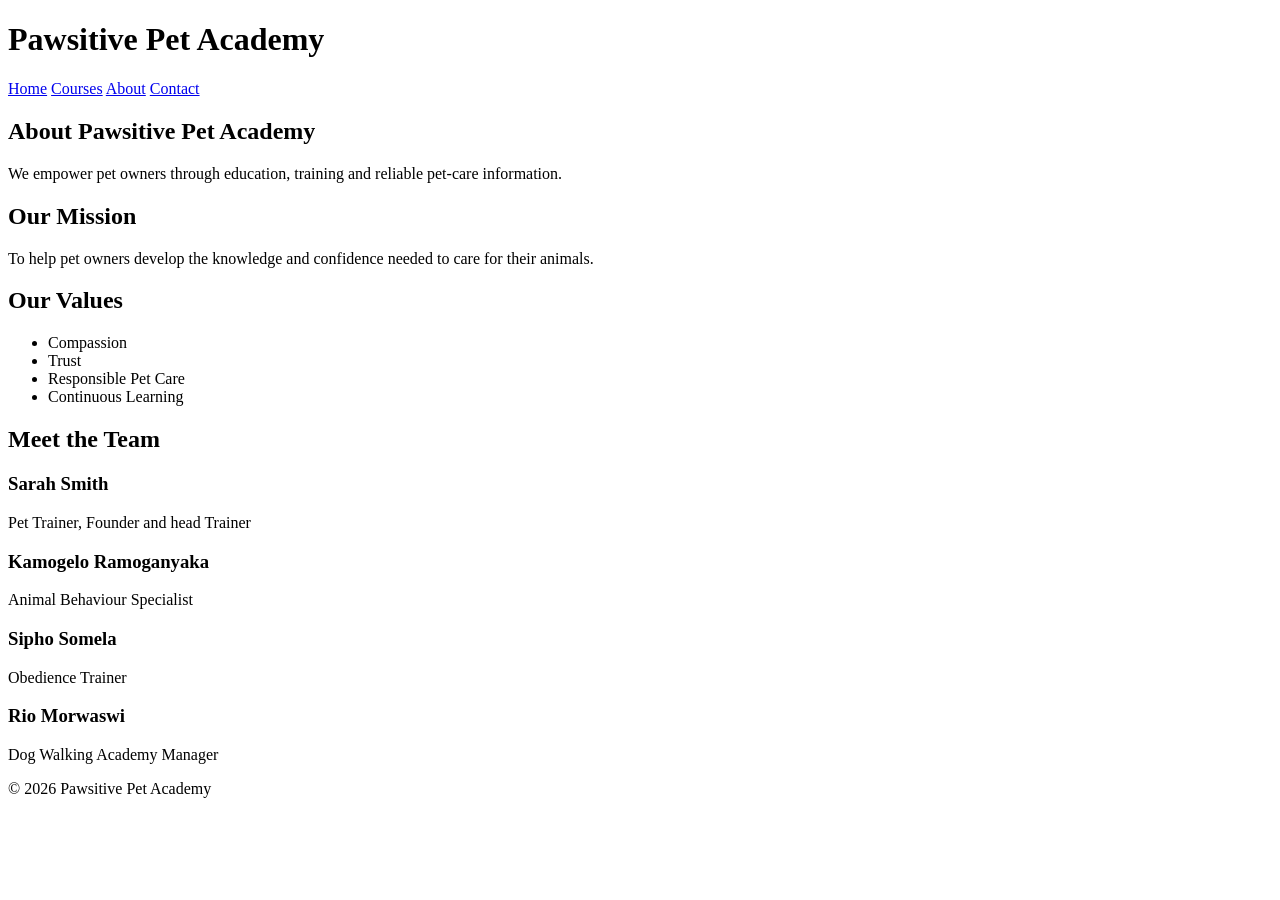
==== about.html @ 6a045169 "first commit" ====
<!DOCTYPE html>
<html lang="en">
<head>
    <meta charset="UTF-8">
    <meta name="viewport" content="width=device-width, initial-scale=1.0">
    <title>About Us - Pawsitive Pet Academy</title>
</head>
<body>
    <header>
    <h1>Pawsitive Pet Academy</h1>

    <nav>
        <a href="index.html">Home</a>
        <a href="courses.html">Courses</a>
        <a href="about.html">About</a>
        <a href="contact.html">Contact</a>
    </nav>
</header>
<main>

    <section>
        <h2>About Pawsitive Pet Academy</h2>

        <p>
            We empower pet owners through education,
            training and reliable pet-care information.
        </p>
    </section>


    <section>
        <h2>Our Mission</h2>

        <p>
            To help pet owners develop the knowledge and
            confidence needed to care for their animals.
        </p>
    </section>


    <section>
        <h2>Our Values</h2>

        <ul>
            <li>Compassion</li>
            <li>Trust</li>
            <li>Responsible Pet Care</li>
            <li>Continuous Learning</li>
        </ul>
    </section>


    <section>
        <h2>Meet the Team</h2>

        <article>
            <h3>Sarah Smith</h3>
            <p>Pet Trainer, Founder and head Trainer</p>
        </article>

        <article>
            <h3>Kamogelo Ramoganyaka</h3>
            <p>Animal Behaviour Specialist</p>
        </article>

        <article>
            <h3>Sipho Somela</h3>
            <p>Obedience Trainer</p>
        </article>

        <article>
            <h3>Rio Morwaswi</h3>
            <p>Dog Walking Academy Manager</p>
        </article>
    </section>

</main>

<footer>
    <p>&copy; 2026 Pawsitive Pet Academy</p>
</footer>
</body>
</html>
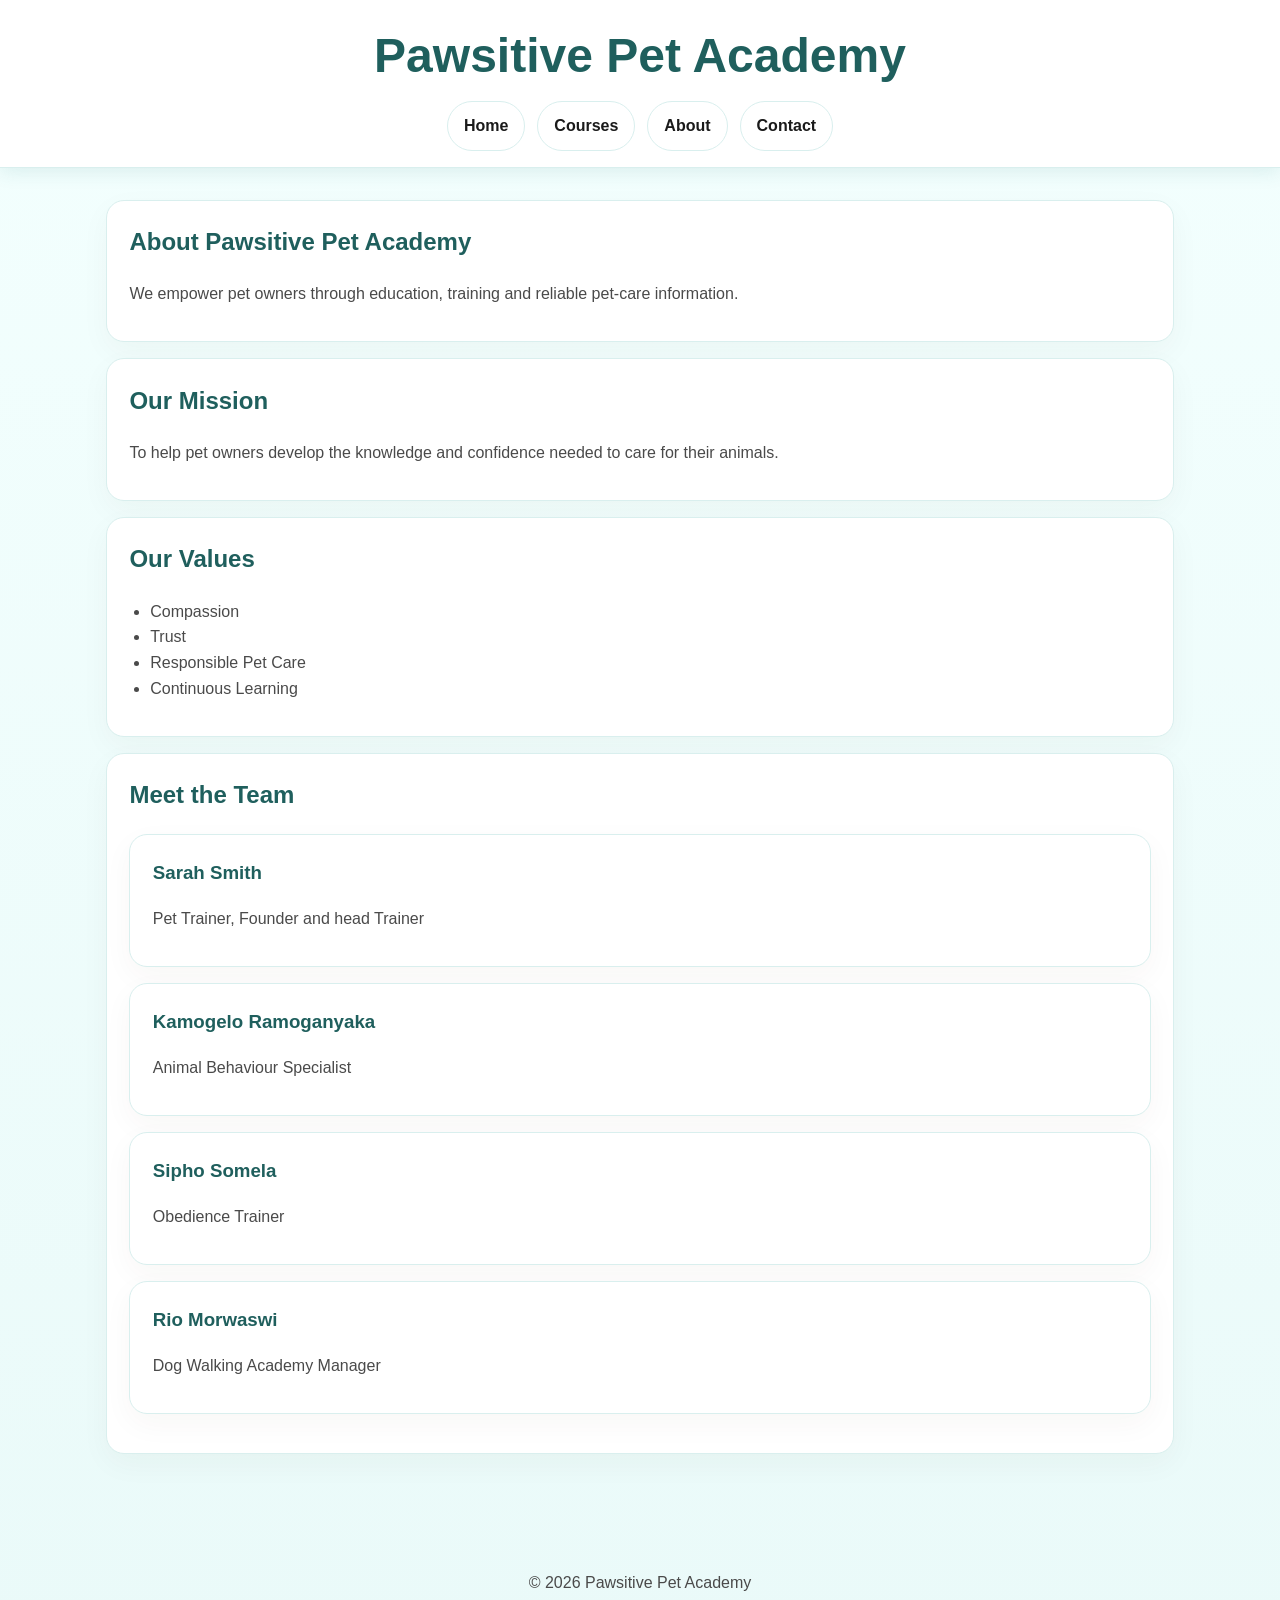
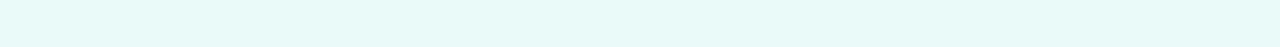
==== commit b77d6a85: "changes" ====
--- a/about.html
+++ b/about.html
@@ -1,9 +1,10 @@
 <!DOCTYPE html>
 <html lang="en">
 <head>
-    <meta charset="UTF-8">
+<meta charset="UTF-8">
     <meta name="viewport" content="width=device-width, initial-scale=1.0">
     <title>About Us - Pawsitive Pet Academy</title>
+    <link rel="stylesheet" href="style.css">
 </head>
 <body>
     <header>
@@ -79,5 +80,8 @@
 <footer>
     <p>&copy; 2026 Pawsitive Pet Academy</p>
 </footer>
+<script src="script.js"></script>
 </body>
-</html>+</html>
+
+
--- a/style.css
+++ b/style.css
@@ -0,0 +1,235 @@
+:root {
+    --bg: #eafaf9;
+    --panel: #ffffff;
+    --panel-strong: #ffffff;
+    --primary: #2B7A78;
+    --primary-dark: #1f5f5d;
+    --secondary: #3AAFA9;
+    --accent: #F4A261;
+    --highlight: #E9C46A;
+    --text: #1A1A1A;
+    --muted: #4a4a4a;
+    --border: #d9efee;
+    --shadow: rgba(43, 122, 120, 0.12);
+}
+* {
+    box-sizing: border-box;
+}
+html {
+    scroll-behavior: smooth;
+}
+body {
+    margin: 0;
+    font-family: Arial, Helvetica, sans-serif;
+    background: linear-gradient(180deg, #f3fffe 0%, #eafaf9 100%);
+    color: var(--text);
+    line-height: 1.6;
+}
+a {
+    color: var(--primary-dark);
+    text-decoration: none;
+}
+a:hover {
+    text-decoration: underline;
+}
+img {
+    max-width: 100%;
+    height: auto;
+    display: block;
+    border-radius: 16px;
+}
+header {
+    background: #fff;
+    border-bottom: 1px solid var(--border);
+    box-shadow: 0 4px 18px var(--shadow);
+}
+header h1 {
+    margin: 0;
+    padding: 1.1rem 1.2rem 0.4rem;
+    color: var(--primary-dark);
+    text-align: center;
+    font-size: clamp(2rem, 4vw, 3rem);
+}
+nav {
+    display: flex;
+    flex-wrap: wrap;
+    gap: 0.75rem;
+    justify-content: center;
+    padding: 0 1rem 1rem;
+}
+nav a {
+    background: #ffffff;
+    border: 1px solid var(--border);
+    color: var(--text);
+    padding: 0.7rem 1rem;
+    border-radius: 999px;
+    font-weight: 600;
+    transition: transform 0.2s ease, background 0.2s ease;
+}
+nav a:hover {
+    background: #effcfb;
+    text-decoration: none;
+    transform: translateY(-1px);
+}
+main {
+    max-width: 1100px;
+    margin: 0 auto;
+    padding: 2rem 1rem 4rem;
+}
+main > section,
+main > article,
+section,
+article,
+form,
+blockquote,
+table {
+    background: var(--panel-strong);
+    border: 1px solid var(--border);
+    border-radius: 18px;
+    padding: 1.4rem;
+    margin: 1rem 0;
+    box-shadow: 0 10px 30px rgba(78, 46, 24, 0.04);
+}
+main > section:first-child {
+    margin-top: 0;
+}
+h2,
+h3 {
+    color: var(--primary-dark);
+    margin-top: 0;
+}
+p {
+    margin: 0.75rem 0;
+    color: var(--muted);
+}
+ul {
+    margin: 0.75rem 0;
+    padding-left: 1.3rem;
+    color: var(--muted);
+}
+button,
+input,
+select,
+textarea {
+    font: inherit;
+}
+button {
+    background: linear-gradient(135deg, var(--primary), var(--secondary));
+    color: #fff;
+    border: none;
+    border-radius: 12px;
+    padding: 0.8rem 1.4rem;
+    font-weight: 700;
+    cursor: pointer;
+    transition: opacity 0.2s ease;
+}
+button:hover {
+    opacity: 0.96;
+}
+button:disabled {
+    opacity: 0.7;
+    cursor: not-allowed;
+}
+.error-text {
+    display: none;
+    color: #b42318;
+    font-size: 0.9rem;
+    font-weight: 600;
+    margin: 0.35rem 0 0;
+}
+.error-text.show {
+    display: block;
+}
+.success-box {
+    display: none;
+    margin-top: 1rem;
+    padding: 0.9rem 1rem;
+    border-radius: 10px;
+    background: #edf9f0;
+    border: 1px solid #9ad8a9;
+    color: #1f7a3d;
+    font-weight: 700;
+}
+.success-box.show {
+    display: block;
+}
+input,
+select,
+textarea {
+    width: 100%;
+    max-width: 100%;
+    border: 1px solid var(--border);
+    border-radius: 12px;
+    padding: 0.8rem 0.9rem;
+    margin-top: 0.4rem;
+    background: #fff;
+    color: var(--text);
+}
+label {
+    display: inline-block;
+    font-weight: 700;
+    color: var(--text);
+    margin-top: 0.5rem;
+}
+textarea {
+    min-height: 120px;
+    resize: vertical;
+}
+form {
+    display: grid;
+    gap: 0.8rem;
+}
+form section {
+    margin: 0;
+    padding: 0;
+    border: none;
+    box-shadow: none;
+    background: transparent;
+}
+blockquote {
+    border-left: 4px solid var(--accent);
+    background: #fff8ea;
+    font-style: italic;
+    color: var(--text);
+}
+table {
+    width: 100%;
+    border-collapse: collapse;
+}
+th,
+td {
+    text-align: left;
+    padding: 0.8rem 0.7rem;
+    border-bottom: 1px solid var(--border);
+    color: var(--muted);
+}
+th {
+    color: var(--primary-dark);
+    font-weight: 700;
+    background: #fff5ef;
+}
+footer {
+    text-align: center;
+    padding: 1.5rem 1rem 2.5rem;
+    color: var(--muted);
+}
+hr {
+    border: 0;
+    border-top: 1px solid var(--border);
+    margin: 1.2rem 0;
+}
+@media (max-width: 760px) {
+    nav {
+        flex-direction: column;
+    }
+
+    nav a {
+        width: 100%;
+        text-align: center;
+    }
+
+    main {
+        padding-left: 0.75rem;
+        padding-right: 0.75rem;
+    }
+}
